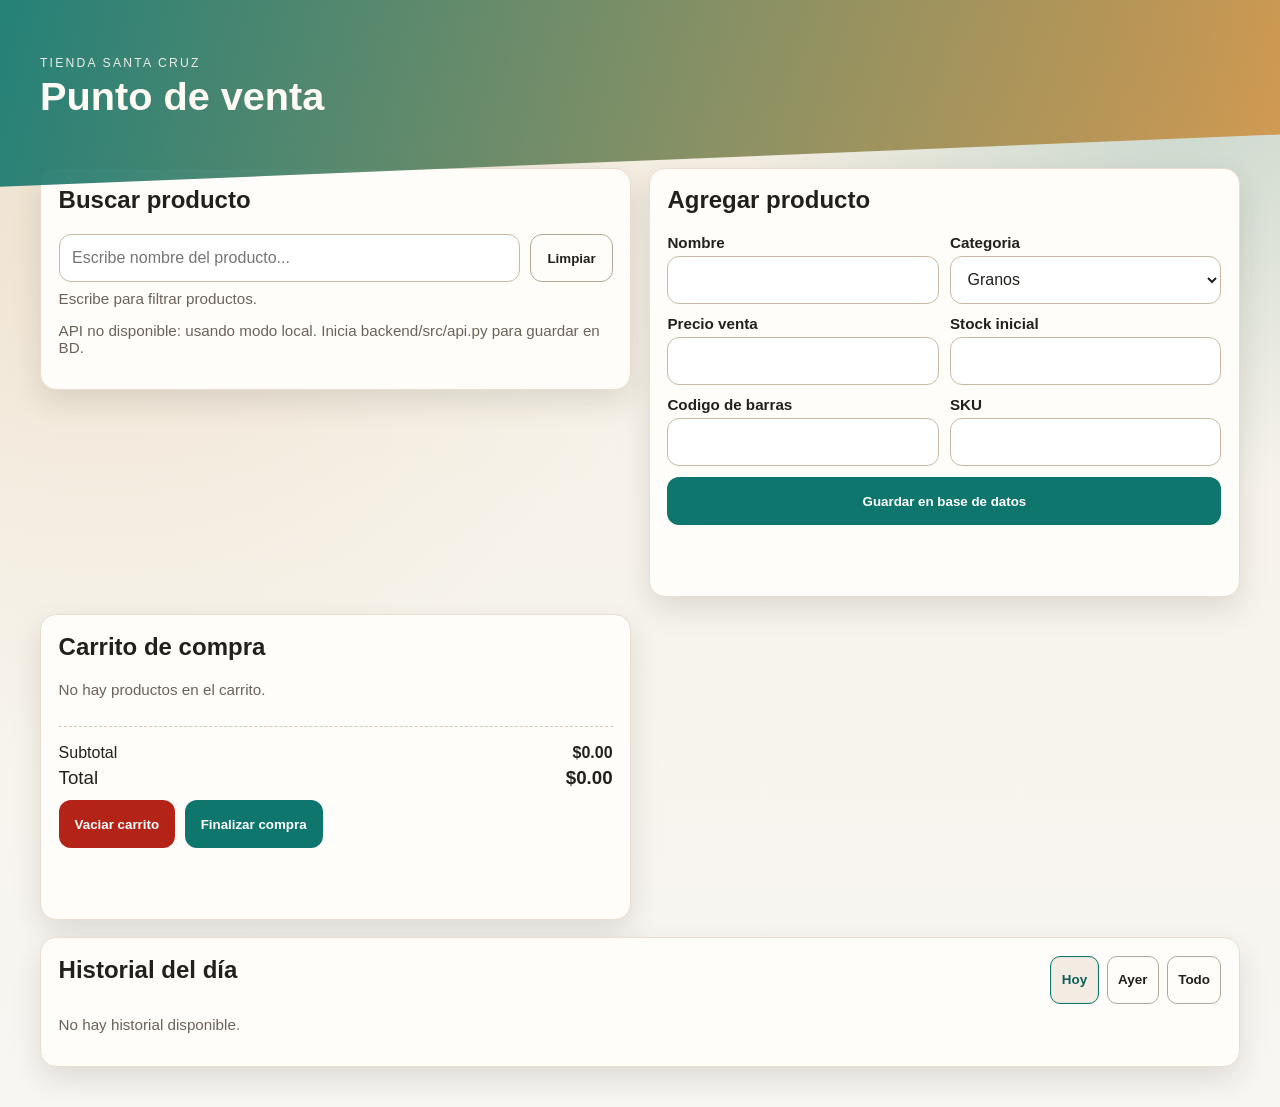
==== frontend/index.html @ 1938abca "Initial commit" ====
<!doctype html>
<html lang="es">
  <head>
    <meta charset="UTF-8" />
    <meta name="viewport" content="width=device-width, initial-scale=1.0" />
    <meta http-equiv="Cache-Control" content="no-cache, no-store, must-revalidate" />
    <meta http-equiv="Pragma" content="no-cache" />
    <meta http-equiv="Expires" content="0" />
    <title>PDV Abarrotera</title>
    <link rel="stylesheet" href="styles.css?v=20261103" />
  </head>
  <body>
    <header class="hero">
      <div class="hero__overlay"></div>
      <div class="hero__content container">
        <p class="kicker">Tienda Santa Cruz</p>
        <h1>Punto de venta</h1>
      </div>
    </header>

    <main class="container layout">
      <section class="card">
        <h2>Buscar producto</h2>
        <div class="search-wrap">
          <input
            id="busqueda"
            type="text"
            list="sugerenciasProductos"
            placeholder="Escribe nombre del producto..."
            autocomplete="off"
          />
          <datalist id="sugerenciasProductos"></datalist>
          <button id="limpiarBusqueda" class="btn btn--ghost" type="button">Limpiar</button>
        </div>
        <p id="estadoBusqueda" class="muted">Escribe para filtrar productos.</p>
        <p id="estadoApi" class="muted"></p>
        <div id="resultados" class="resultados"></div>
      </section>

      <section class="card">
        <h2>Agregar producto</h2>
        <form id="formProducto" class="form-grid">
          <label>
            Nombre
            <input id="nombreProducto" name="nombre" type="text" required />
          </label>
          <label>
            Categoria
            <select id="categoriaProducto" name="categoria_id" required></select>
          </label>
          <label>
            Precio venta
            <input id="precioVenta" name="precio_venta" type="number" min="0" step="0.01" required />
          </label>
          <label>
            Stock inicial
            <input id="stockInicial" name="stock_actual" type="number" min="0" step="1" required />
          </label>
          <label>
            Codigo de barras
            <input id="codigoBarras" name="codigo_barras" type="text" />
          </label>
          <label>
            SKU
            <input id="skuProducto" name="sku" type="text" />
          </label>
          <button class="btn" type="submit">Guardar en base de datos</button>
        </form>
        <p id="mensajeProducto" class="mensaje"></p>
      </section>

      <section class="card">
        <h2>Carrito de compra</h2>
        <div id="carrito" class="carrito"></div>
        <div class="totales">
          <p><span>Subtotal</span><strong id="subtotal">$0.00</strong></p>
          <p class="total"><span>Total</span><strong id="total">$0.00</strong></p>
        </div>
        <div class="acciones">
          <button id="vaciarCarrito" class="btn btn--danger" type="button">Vaciar carrito</button>
          <button id="finalizarCompra" class="btn" type="button">Finalizar compra</button>
        </div>
        <p id="mensaje" class="mensaje"></p>
      </section>

      <section class="card card--wide">
        <div class="historial-header">
          <h2>Historial del día</h2>
          <div class="historial-toggler">
            <button class="btn btn--ghost small active" data-historial-scope="hoy" type="button">Hoy</button>
            <button class="btn btn--ghost small" data-historial-scope="ayer" type="button">Ayer</button>
            <button class="btn btn--ghost small" data-historial-scope="all" type="button">Todo</button>
          </div>
        </div>
        <div id="historialVentas" class="historial-ventas"></div>
      </section>
    </main>

    <script src="app.js?v=20261103"></script>
  </body>
</html>
---- frontend/styles.css ----
:root {
  --bg: #f6f0e8;
  --paper: #fffdf9;
  --ink: #23201c;
  --muted: #6c6259;
  --brand: #0f766e;
  --brand-dark: #115e59;
  --danger: #b42318;
  --line: #e8ddcf;
  --shadow: 0 12px 30px rgba(35, 32, 28, 0.12);
  --radius: 16px;
}

* {
  box-sizing: border-box;
}

body {
  margin: 0;
  font-family: "Trebuchet MS", "Segoe UI", sans-serif;
  color: var(--ink);
  background:
    radial-gradient(circle at 8% 20%, rgba(209, 164, 106, 0.16), transparent 38%),
    radial-gradient(circle at 92% 5%, rgba(15, 118, 110, 0.2), transparent 28%),
    linear-gradient(180deg, #f4ecdf 0%, #f7f3eb 45%, #f8f6f2 100%);
  -webkit-tap-highlight-color: transparent;
}

.container {
  width: min(1200px, 94vw);
  margin: 0 auto;
}

.hero {
  position: relative;
  isolation: isolate;
  overflow: hidden;
  padding: 3.5rem 0 4rem;
}

.hero__overlay {
  position: absolute;
  inset: 0;
  background:
    linear-gradient(105deg, rgba(15, 118, 110, 0.9) 0%, rgba(210, 143, 61, 0.86) 100%);
  clip-path: polygon(0 0, 100% 0, 100% 72%, 0 100%);
  z-index: -1;
}

.hero__content {
  color: #fffbf4;
  animation: fade-up 620ms ease;
}

.kicker {
  text-transform: uppercase;
  letter-spacing: 0.18em;
  font-size: 0.76rem;
  margin: 0;
  opacity: 0.9;
}

h1 {
  margin: 0.35rem 0;
  font-size: clamp(1.8rem, 3.1vw, 3rem);
  line-height: 1.05;
}

.hero__subtitle {
  max-width: 60ch;
  margin: 0.4rem 0 0;
}

.layout {
  margin-top: -1.2rem;
  display: grid;
  grid-template-columns: repeat(2, minmax(300px, 1fr));
  gap: 1.1rem;
  padding-bottom: 2.5rem;
  align-items: start;
}

.card {
  background: var(--paper);
  border: 1px solid var(--line);
  border-radius: var(--radius);
  box-shadow: var(--shadow);
  padding: 1.1rem;
}

.card h2 {
  margin-top: 0;
}

.card--wide {
  grid-column: 1 / -1;
}

.historial-header {
  display: flex;
  align-items: center;
  justify-content: space-between;
  gap: 1rem;
  margin-bottom: 0.75rem;
}

.historial-toggler {
  display: flex;
  gap: 0.5rem;
}

.historial-total {
  display: flex;
  justify-content: space-between;
  align-items: center;
  margin-top: 0.9rem;
  padding-top: 0.9rem;
  border-top: 1px dashed #d5c8ba;
  font-size: 1.05rem;
  font-weight: 700;
}

.search-wrap {
  display: flex;
  gap: 0.65rem;
  margin-bottom: 0.5rem;
}

input,
select,
button {
  min-height: 48px;
}

input {
  flex: 1;
  width: 100%;
  border-radius: 12px;
  border: 1px solid #cab8a5;
  background: #fff;
  color: var(--ink);
  padding: 0.72rem 0.78rem;
  font-size: 1rem;
}

select {
  width: 100%;
  border-radius: 12px;
  border: 1px solid #cab8a5;
  background: #fff;
  color: var(--ink);
  padding: 0.72rem 0.78rem;
  font-size: 1rem;
}

input:focus {
  outline: 2px solid rgba(15, 118, 110, 0.27);
  border-color: var(--brand);
}

select:focus {
  outline: 2px solid rgba(15, 118, 110, 0.27);
  border-color: var(--brand);
}

label {
  display: grid;
  gap: 0.3rem;
  font-weight: 700;
  font-size: 0.95rem;
}

.form-grid {
  display: grid;
  grid-template-columns: repeat(2, minmax(0, 1fr));
  gap: 0.7rem;
}

.form-grid .btn {
  grid-column: 1 / -1;
}

.btn {
  border: 0;
  border-radius: 12px;
  background: var(--brand);
  color: #fff;
  padding: 0.72rem 1rem;
  font-weight: 700;
  cursor: pointer;
  transition: background-color 180ms ease, transform 180ms ease;
}

.btn:hover {
  background: var(--brand-dark);
  transform: translateY(-1px);
}

.btn--ghost {
  border: 1px solid #b4a696;
  background: transparent;
  color: var(--ink);
}

.btn--ghost:hover,
.btn--ghost.active {
  background: #f3ece3;
}

.btn--ghost.active {
  border-color: var(--brand);
  color: var(--brand-dark);
  box-shadow: inset 0 0 0 1px rgba(17, 94, 89, 0.08);
}

.btn--danger {
  background: var(--danger);
}

.btn--danger:hover {
  background: #8f1d14;
}

.muted {
  color: var(--muted);
  font-size: 0.95rem;
  margin-top: 0;
}

.resultados,
.carrito {
  display: flex;
  flex-direction: column;
  gap: 0.55rem;
  max-height: 340px;
  overflow: auto;
  padding-right: 0.25rem;
}

.item {
  display: grid;
  grid-template-columns: 1fr auto;
  align-items: center;
  gap: 0.75rem;
  border: 1px solid #e8ddcf;
  border-radius: 12px;
  background: #fff;
  padding: 0.7rem;
  animation: fade-up 260ms ease;
}

.item__meta {
  display: flex;
  flex-wrap: wrap;
  gap: 0.25rem 0.6rem;
  color: var(--muted);
  font-size: 0.88rem;
}

.item__actions {
  display: flex;
  gap: 0.45rem;
}

.qty {
  width: 75px;
}

.small {
  font-size: 0.84rem;
  border-radius: 10px;
  padding: 0.5rem 0.65rem;
}

.totales {
  margin-top: 0.8rem;
  border-top: 1px dashed #d5c8ba;
  padding-top: 0.75rem;
}

.totales p {
  display: flex;
  justify-content: space-between;
  margin: 0.33rem 0;
}

.total {
  font-size: 1.17rem;
}

.acciones {
  display: flex;
  flex-wrap: wrap;
  gap: 0.6rem;
  margin-top: 0.7rem;
}

.mensaje {
  min-height: 1.3rem;
  color: var(--brand-dark);
  font-weight: 700;
}

.checklist {
  margin: 0;
  padding-left: 1.05rem;
  display: grid;
  gap: 0.33rem;
}

.historial-ventas {
  display: grid;
  gap: 0.8rem;
}

.historial-lista {
  display: grid;
  gap: 0.8rem;
}

.venta-item {
  border: 1px solid var(--line);
  background: #fff;
  border-radius: 12px;
  padding: 0.8rem;
}

.venta-item__header,
.venta-item__meta {
  display: flex;
  justify-content: space-between;
  gap: 0.75rem;
  color: var(--muted);
}

.venta-item__header {
  align-items: center;
  margin-bottom: 0.45rem;
}

.venta-item__header strong,
.venta-item__meta strong {
  color: var(--ink);
}

.venta-productos {
  list-style: none;
  margin: 0.5rem 0 0.7rem;
  padding: 0;
  display: grid;
  gap: 0.4rem;
}

.venta-productos li {
  display: flex;
  justify-content: space-between;
  gap: 0.75rem;
  padding: 0.25rem 0;
  border-bottom: 1px dashed #e8ddcf;
}

@keyframes fade-up {
  from {
    opacity: 0;
    transform: translateY(5px);
  }
  to {
    opacity: 1;
    transform: translateY(0);
  }
}

@media (min-width: 768px) and (max-width: 1024px) {
  .container {
    width: min(1000px, 96vw);
  }

  .layout {
    grid-template-columns: 1.2fr 0.8fr;
    gap: 1rem;
  }

  .card:nth-child(1) {
    grid-column: 1;
  }

  .card:nth-child(2) {
    grid-column: 2;
  }

  .card:nth-child(3) {
    grid-column: 1 / -1;
  }

  .card:nth-child(4),
  .card:nth-child(5) {
    grid-column: 1 / -1;
  }

  .form-grid {
    grid-template-columns: repeat(2, minmax(0, 1fr));
  }

  .search-wrap {
    gap: 0.7rem;
  }

  .btn {
    min-height: 52px;
    padding-inline: 1.2rem;
  }
}

@media (max-width: 930px) {
  .layout {
    grid-template-columns: 1fr;
    margin-top: -0.9rem;
  }

  .search-wrap {
    flex-direction: column;
  }

  .item {
    grid-template-columns: 1fr;
  }

  .item__actions {
    justify-content: flex-start;
    flex-wrap: wrap;
  }

  .form-grid {
    grid-template-columns: 1fr;
  }
}
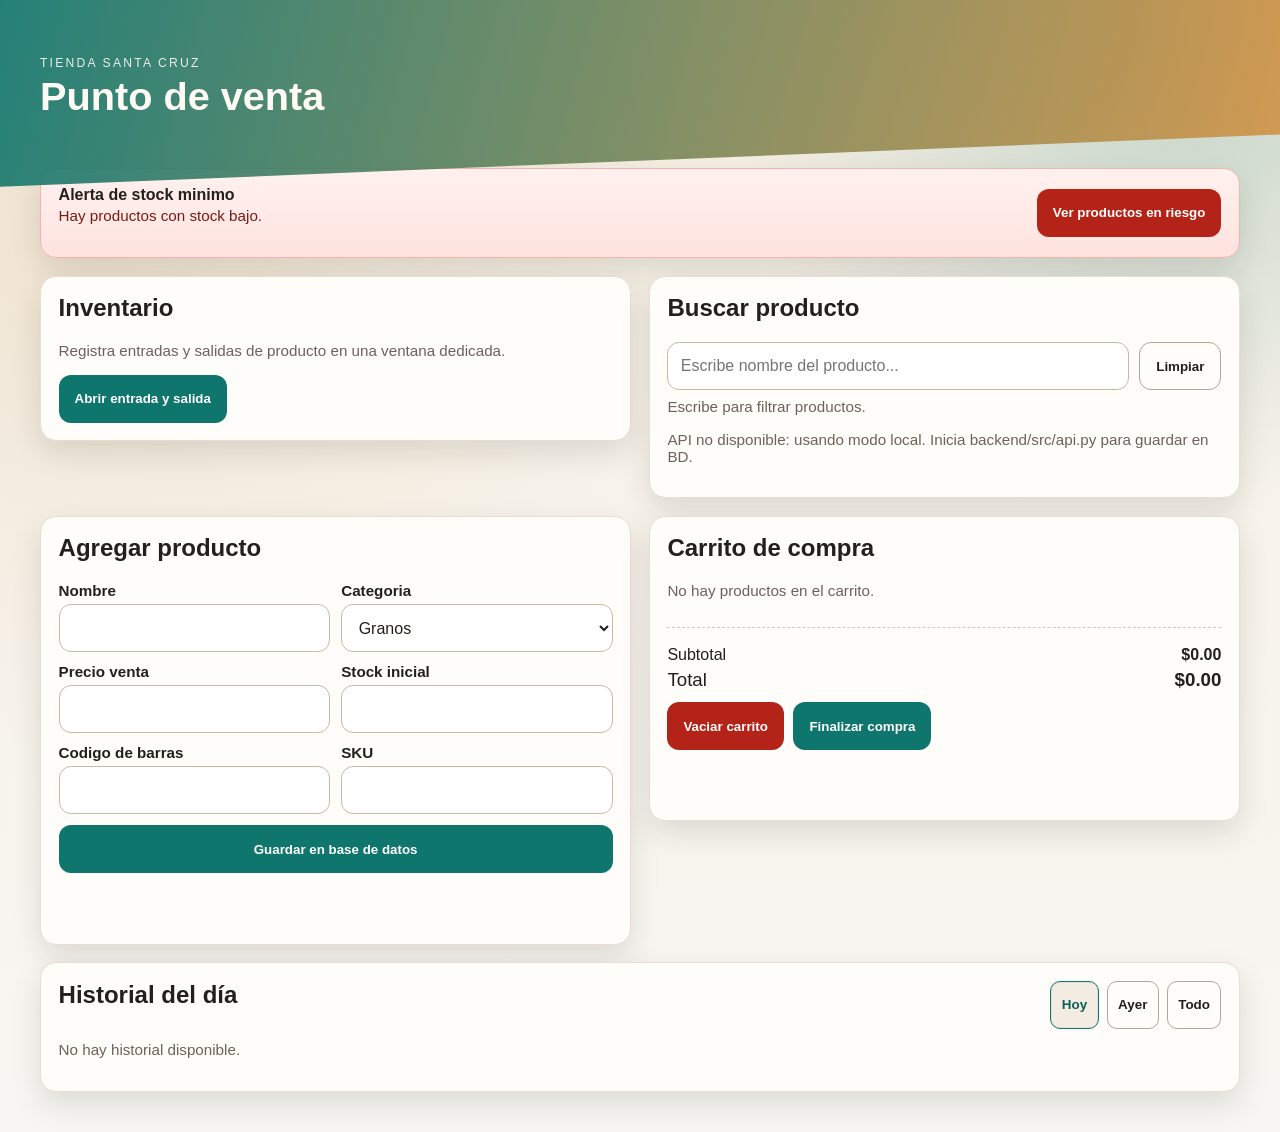
==== commit afe3fbc8: "entradasalida" ====
--- a/frontend/index.html
+++ b/frontend/index.html
@@ -19,6 +19,22 @@
     </header>
 
     <main class="container layout">
+      <section id="alertaStockBox" class="card stock-alert" hidden>
+        <div class="stock-alert__content">
+          <strong>Alerta de stock minimo</strong>
+          <p id="alertaStockTexto" class="muted">Hay productos con stock bajo.</p>
+        </div>
+        <button id="abrirAlertaStock" class="btn btn--danger" type="button">Ver productos en riesgo</button>
+      </section>
+
+      <section class="card">
+        <h2>Inventario</h2>
+        <p class="muted">Registra entradas y salidas de producto en una ventana dedicada.</p>
+        <div class="acciones">
+          <button id="abrirVentanaInventario" class="btn" type="button">Abrir entrada y salida</button>
+        </div>
+      </section>
+
       <section class="card">
         <h2>Buscar producto</h2>
         <div class="search-wrap">
@@ -96,6 +112,6 @@
       </section>
     </main>
 
-    <script src="app.js?v=20261103"></script>
+    <script src="app.js?v=20261118-stock1"></script>
   </body>
 </html>
--- a/frontend/styles.css
+++ b/frontend/styles.css
@@ -88,6 +88,54 @@
   padding: 1.1rem;
 }
 
+.stock-alert {
+  grid-column: 1 / -1;
+  border: 1px solid #f7b4ae;
+  background: linear-gradient(180deg, #fff1ef 0%, #ffe3df 100%);
+  display: flex;
+  align-items: center;
+  justify-content: space-between;
+  gap: 1rem;
+}
+
+.stock-alert .muted {
+  color: #7a1b12;
+}
+
+.stock-alert__content {
+  display: grid;
+  gap: 0.2rem;
+}
+
+.tabla-stock {
+  width: 100%;
+  border-collapse: collapse;
+  border: 1px solid #e8ddcf;
+  border-radius: 12px;
+  overflow: hidden;
+}
+
+.tabla-stock th,
+.tabla-stock td {
+  text-align: left;
+  padding: 0.65rem 0.7rem;
+  border-bottom: 1px solid #eee2d5;
+}
+
+.tabla-stock thead {
+  background: #f5ece2;
+}
+
+.tabla-stock tbody tr:hover {
+  background: #faf4ec;
+}
+
+.tabla-stock tr.row--low {
+  background: #ffe6e3;
+  color: #7a1b12;
+  font-weight: 700;
+}
+
 .card h2 {
   margin-top: 0;
 }
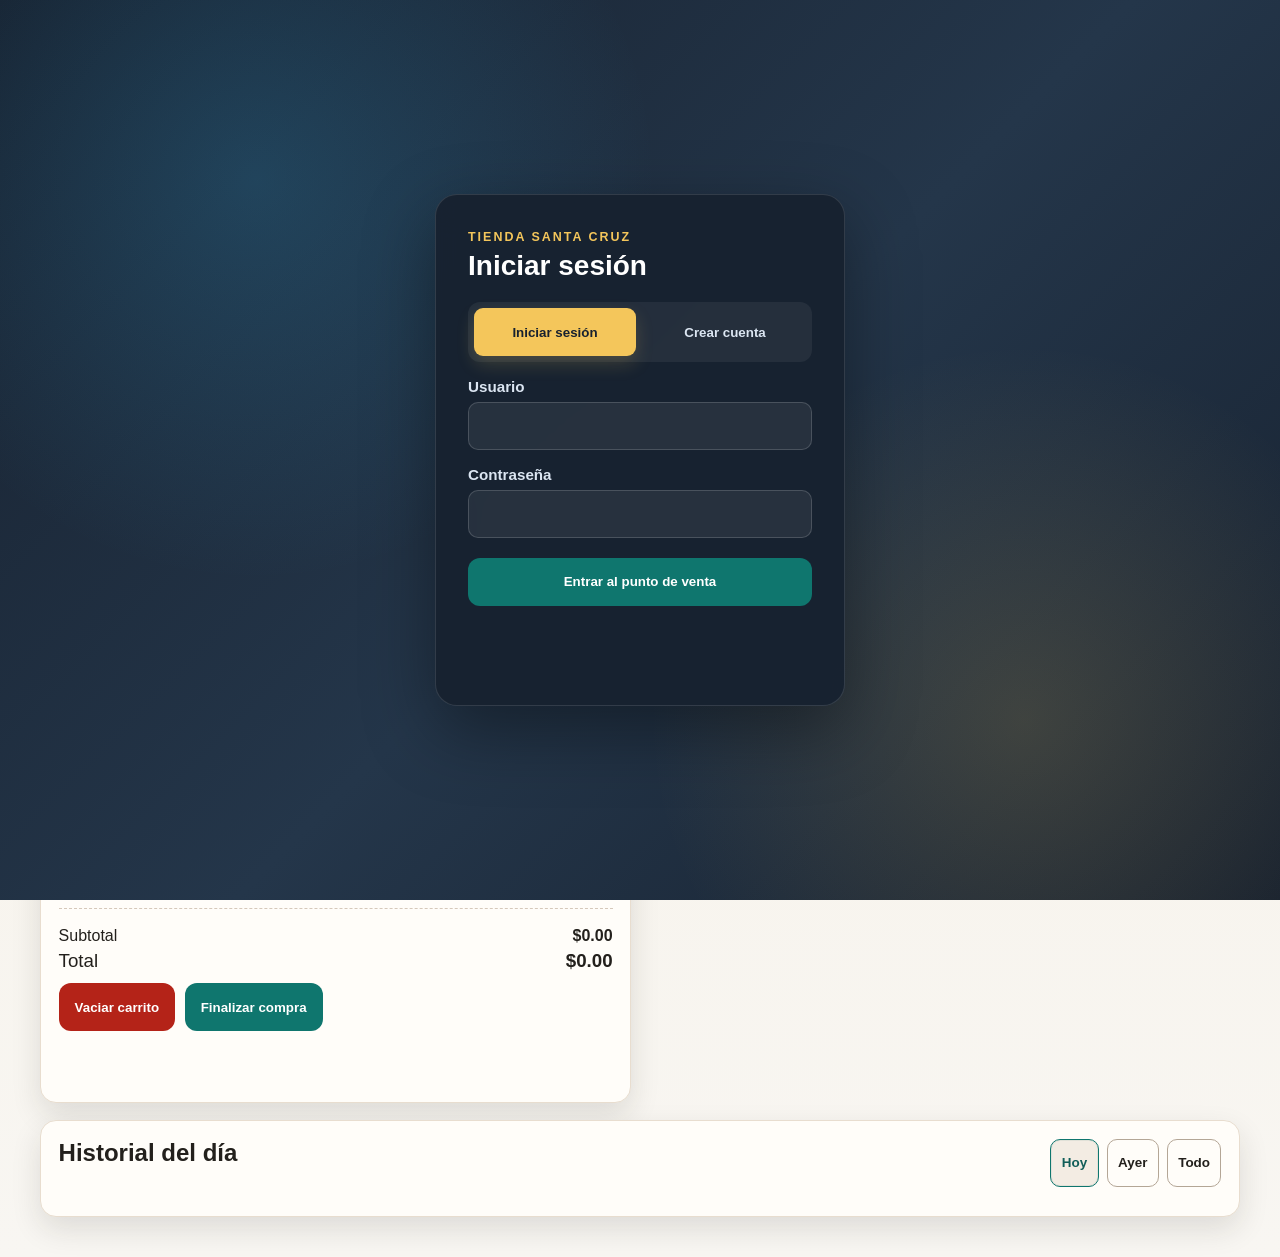
==== commit 6a56cd09: "cambios solicitados" ====
--- a/frontend/index.html
+++ b/frontend/index.html
@@ -7,14 +7,64 @@
     <meta http-equiv="Pragma" content="no-cache" />
     <meta http-equiv="Expires" content="0" />
     <title>PDV Abarrotera</title>
-    <link rel="stylesheet" href="styles.css?v=20261103" />
+    <link rel="stylesheet" href="styles.css?v=20261121-clientes" />
+    <link rel="stylesheet" href="styles.css?v=20261121-pedidos-live" />
   </head>
   <body>
+    <div id="loginOverlay" class="login-overlay">
+      <section class="login-card" role="dialog" aria-modal="true" aria-labelledby="loginTitulo">
+        <div class="login-brand">
+          <span>TIENDA SANTA CRUZ</span>
+          <h2 id="loginTitulo">Iniciar sesión</h2>
+        </div>
+        <div class="login-tabs">
+          <button id="mostrarLogin" class="login-tab active" type="button">Iniciar sesión</button>
+          <button id="mostrarRegistro" class="login-tab" type="button">Crear cuenta</button>
+        </div>
+        <form id="loginForm" class="login-form">
+          <label>
+            Usuario
+            <input id="loginUsuario" type="text" autocomplete="username" required />
+          </label>
+          <label>
+            Contraseña
+            <input id="loginPassword" type="password" autocomplete="current-password" required />
+          </label>
+          <button class="btn login-submit" type="submit">Entrar al punto de venta</button>
+          <p id="loginMensaje" class="mensaje" aria-live="polite"></p>
+        </form>
+        <form id="registroForm" class="login-form" hidden>
+          <label>
+            Nombre completo
+            <input id="registroNombre" type="text" autocomplete="name" required />
+          </label>
+          <label>
+            Nombre de usuario
+            <input id="registroUsuario" type="text" autocomplete="username" minlength="3" required />
+          </label>
+          <label>
+            Contraseña
+            <input id="registroPassword" type="password" autocomplete="new-password" minlength="6" required />
+          </label>
+          <label>
+            Número de teléfono
+            <input id="registroTelefono" type="tel" autocomplete="tel" required />
+          </label>
+          <button class="btn login-submit" type="submit">Crear cuenta</button>
+          <p id="registroMensaje" class="mensaje" aria-live="polite"></p>
+        </form>
+      </section>
+    </div>
+
     <header class="hero">
       <div class="hero__overlay"></div>
       <div class="hero__content container">
         <p class="kicker">Tienda Santa Cruz</p>
         <h1>Punto de venta</h1>
+        <div id="userSessionBar" class="user-session-bar" hidden>
+          <span id="sessionUsuario"></span>
+          <button id="cerrarSesionBtn" class="btn btn--ghost small" type="button">Cerrar sesión</button>
+        </div>
       </div>
     </header>
 
@@ -22,7 +72,7 @@
       <section id="alertaStockBox" class="card stock-alert" hidden>
         <div class="stock-alert__content">
           <strong>Alerta de stock minimo</strong>
-          <p id="alertaStockTexto" class="muted">Hay productos con stock bajo.</p>
+          <p id="alertaStockTexto" class="muted"></p>
         </div>
         <button id="abrirAlertaStock" class="btn btn--danger" type="button">Ver productos en riesgo</button>
       </section>
@@ -32,6 +82,14 @@
         <p class="muted">Registra entradas y salidas de producto en una ventana dedicada.</p>
         <div class="acciones">
           <button id="abrirVentanaInventario" class="btn" type="button">Abrir entrada y salida</button>
+        </div>
+      </section>
+
+      <section class="card">
+        <h2>Pedidos</h2>
+        <p class="muted">Consulta las compras realizadas por clientes.</p>
+        <div class="acciones">
+          <button id="abrirVentanaPedidos" class="btn" type="button">Ver pedidos <span id="pedidosBadge" class="pedido-badge" hidden>0</span></button>
         </div>
       </section>
 
@@ -112,6 +170,6 @@
       </section>
     </main>
 
-    <script src="app.js?v=20261118-stock1"></script>
+    <script src="app.js?v=20261121-pedidos-live"></script>
   </body>
 </html>
--- a/frontend/styles.css
+++ b/frontend/styles.css
@@ -48,6 +48,7 @@
 }
 
 .hero__content {
+  position: relative;
   color: #fffbf4;
   animation: fade-up 620ms ease;
 }
@@ -96,6 +97,10 @@
   align-items: center;
   justify-content: space-between;
   gap: 1rem;
+}
+
+.stock-alert[hidden] {
+  display: none !important;
 }
 
 .stock-alert .muted {
@@ -407,6 +412,152 @@
   border-bottom: 1px dashed #e8ddcf;
 }
 
+.login-overlay {
+  position: fixed;
+  inset: 0;
+  z-index: 1000;
+  display: grid;
+  place-items: center;
+  padding: 1.5rem;
+  background:
+    radial-gradient(circle at 20% 20%, rgba(56, 189, 248, 0.18), transparent 32%),
+    radial-gradient(circle at 80% 80%, rgba(244, 198, 91, 0.16), transparent 30%),
+    linear-gradient(135deg, #17212f 0%, #24364a 52%, #17212f 100%);
+}
+
+.login-overlay[hidden] {
+  display: none !important;
+}
+
+.login-card {
+  width: min(410px, 100%);
+  border: 1px solid rgba(255, 255, 255, 0.12);
+  border-radius: 22px;
+  padding: 2rem;
+  color: #fff;
+  background: rgba(23, 33, 47, 0.94);
+  box-shadow: 0 24px 70px rgba(0, 0, 0, 0.38);
+  backdrop-filter: blur(18px);
+}
+
+.login-brand span {
+  color: #f4c65b;
+  font-size: 0.78rem;
+  font-weight: 800;
+  letter-spacing: 0.16em;
+}
+
+.login-brand h2 {
+  margin: 0.35rem 0 1.25rem;
+  font-size: 1.75rem;
+}
+
+.login-tabs {
+  display: grid;
+  grid-template-columns: 1fr 1fr;
+  gap: 0.45rem;
+  margin-bottom: 1rem;
+  padding: 0.35rem;
+  border-radius: 12px;
+  background: rgba(255, 255, 255, 0.06);
+}
+
+.login-tab {
+  border: 0;
+  border-radius: 9px;
+  padding: 0.65rem 0.75rem;
+  color: #dce6f2;
+  background: transparent;
+  cursor: pointer;
+  font-weight: 800;
+  transition: 180ms ease;
+}
+
+.login-tab.active {
+  color: #17212f;
+  background: #f4c65b;
+  box-shadow: 0 8px 18px rgba(244, 198, 91, 0.18);
+}
+
+.login-form {
+  display: grid;
+  gap: 1rem;
+}
+
+.login-form label {
+  display: grid;
+  gap: 0.45rem;
+  color: #dce6f2;
+  font-weight: 700;
+}
+
+.login-form input {
+  height: 46px;
+  border: 1px solid rgba(255, 255, 255, 0.16);
+  border-radius: 10px;
+  padding: 0 0.85rem;
+  color: #fff;
+  background: rgba(255, 255, 255, 0.07);
+}
+
+.login-submit {
+  width: 100%;
+  margin-top: 0.25rem;
+}
+
+.login-form .mensaje {
+  min-height: 1.2rem;
+  color: #ffd6d1;
+}
+
+.user-session-bar {
+  position: absolute;
+  top: 0;
+  right: 0;
+  z-index: 20;
+  display: flex;
+  align-items: center;
+  gap: 0.75rem;
+  padding: 0.35rem;
+  border: 1px solid rgba(255, 255, 255, 0.18);
+  border-radius: 999px;
+  color: #fff;
+  background: rgba(17, 94, 89, 0.72);
+  box-shadow: 0 10px 24px rgba(12, 62, 58, 0.18);
+  backdrop-filter: blur(12px);
+  animation: session-enter 360ms ease both;
+}
+
+.user-session-bar[hidden] {
+  display: none !important;
+}
+
+.user-session-bar.is-leaving {
+  animation: session-leave 260ms ease both;
+}
+
+#cerrarSesionBtn {
+  color: #fff;
+  border-color: rgba(255, 255, 255, 0.24);
+  transition: transform 180ms ease, background 180ms ease, box-shadow 180ms ease;
+  text-transform: none;
+  letter-spacing: 0;
+}
+
+#cerrarSesionBtn:hover {
+  transform: translateY(-2px);
+  background: rgba(255, 255, 255, 0.12);
+  box-shadow: 0 8px 18px rgba(0, 0, 0, 0.16);
+}
+
+#cerrarSesionBtn:active {
+  transform: scale(0.96);
+}
+
+.login-overlay.is-entering {
+  animation: login-enter 320ms ease both;
+}
+
 @keyframes fade-up {
   from {
     opacity: 0;
@@ -418,6 +569,20 @@
   }
 }
 
+@keyframes session-enter {
+  from { opacity: 0; transform: translateY(-10px); }
+  to { opacity: 1; transform: translateY(0); }
+}
+
+@keyframes session-leave {
+  to { opacity: 0; transform: translateY(-8px) scale(0.96); }
+}
+
+@keyframes login-enter {
+  from { opacity: 0; }
+  to { opacity: 1; }
+}
+
 @media (min-width: 768px) and (max-width: 1024px) {
   .container {
     width: min(1000px, 96vw);
@@ -482,3 +647,339 @@
     grid-template-columns: 1fr;
   }
 }
+
+@media (max-width: 700px) {
+  .hero__content {
+    padding-top: 3.1rem;
+  }
+
+  .user-session-bar {
+    top: -2.45rem;
+  }
+}
+
+.catalog-hero {
+  padding-bottom: 3.2rem;
+}
+
+.catalog-topbar {
+  display: flex;
+  align-items: flex-end;
+  justify-content: space-between;
+  gap: 1rem;
+}
+
+.catalog-actions {
+  display: flex;
+  gap: 0.55rem;
+}
+
+.cart-button {
+  position: relative;
+}
+
+.cart-count {
+  display: inline-grid;
+  place-items: center;
+  min-width: 1.5rem;
+  height: 1.5rem;
+  margin-left: 0.35rem;
+  border-radius: 999px;
+  color: #17212f;
+  background: #f4c65b;
+  font-weight: 900;
+}
+
+.catalog-layout {
+  margin-top: -1.35rem;
+  padding-bottom: 2.5rem;
+}
+
+.catalog-toolbar {
+  display: flex;
+  align-items: end;
+  justify-content: space-between;
+  gap: 1rem;
+  margin-bottom: 1rem;
+  padding: 1rem 1.1rem;
+  border: 1px solid var(--line);
+  border-radius: var(--radius);
+  background: var(--paper);
+  box-shadow: var(--shadow);
+}
+
+.catalog-toolbar h2 {
+  margin: 0.25rem 0 0;
+}
+
+.catalog-toolbar input {
+  width: min(340px, 45%);
+  height: 44px;
+  border: 1px solid var(--line);
+  border-radius: 10px;
+  padding: 0 0.8rem;
+}
+
+.cliente-kicker {
+  color: var(--brand);
+}
+
+.catalog-message {
+  min-height: 1.4rem;
+  color: var(--brand-dark);
+}
+
+.product-grid {
+  display: grid;
+  grid-template-columns: repeat(4, minmax(0, 1fr));
+  gap: 1rem;
+}
+
+.product-card {
+  overflow: hidden;
+  border: 1px solid var(--line);
+  border-radius: var(--radius);
+  background: var(--paper);
+  box-shadow: var(--shadow);
+  transition: transform 220ms ease, box-shadow 220ms ease;
+}
+
+.product-card:hover {
+  transform: translateY(-5px);
+  box-shadow: 0 18px 38px rgba(35, 32, 28, 0.16);
+}
+
+.product-card__visual {
+  display: grid;
+  place-items: center;
+  height: 150px;
+  background:
+    radial-gradient(circle at 30% 25%, rgba(255,255,255,0.82), transparent 18%),
+    linear-gradient(135deg, #d9a866 0%, #0f766e 100%);
+}
+
+.product-card__visual span {
+  display: grid;
+  place-items: center;
+  width: 76px;
+  height: 76px;
+  border: 1px solid rgba(255,255,255,0.55);
+  border-radius: 50%;
+  color: #fff;
+  background: rgba(23,33,47,0.42);
+  font-size: 2rem;
+  font-weight: 900;
+  backdrop-filter: blur(8px);
+}
+
+.product-card__body {
+  display: grid;
+  gap: 0.55rem;
+  padding: 1rem;
+}
+
+.product-card__body h3 {
+  margin: 0;
+}
+
+.product-category,
+.product-stock {
+  margin: 0;
+  color: var(--muted);
+  font-size: 0.86rem;
+}
+
+.product-card__footer {
+  display: flex;
+  align-items: end;
+  justify-content: space-between;
+  gap: 0.55rem;
+  margin-top: 0.35rem;
+}
+
+.product-card__footer > strong {
+  color: var(--brand-dark);
+  font-size: 1.12rem;
+}
+
+.product-buy {
+  display: flex;
+  align-items: center;
+  gap: 0.4rem;
+}
+
+.product-qty,
+.cart-item input {
+  width: 58px;
+  height: 38px;
+  border: 1px solid var(--line);
+  border-radius: 8px;
+  padding: 0 0.35rem;
+  text-align: center;
+}
+
+.cart-layout {
+  display: grid;
+  grid-template-columns: minmax(0, 1fr) 300px;
+  gap: 1rem;
+  margin-top: -1.35rem;
+  padding-bottom: 2.5rem;
+}
+
+.cart-items-card,
+.cart-summary {
+  margin-top: 0;
+}
+
+.cart-item {
+  display: flex;
+  align-items: center;
+  justify-content: space-between;
+  gap: 1rem;
+  padding: 0.9rem 0;
+  border-bottom: 1px solid var(--line);
+}
+
+.cart-item p {
+  margin: 0.25rem 0 0;
+}
+
+.cart-item-controls {
+  display: flex;
+  align-items: center;
+  gap: 0.65rem;
+}
+
+.cart-summary {
+  height: fit-content;
+  position: sticky;
+  top: 1rem;
+}
+
+.cart-summary p {
+  margin: 0.7rem 0 0.2rem;
+  color: var(--muted);
+}
+
+.cart-summary strong {
+  font-size: 1.02rem;
+}
+
+.cart-total-label {
+  color: var(--ink) !important;
+  font-weight: 800;
+}
+
+.cart-total {
+  display: block;
+  color: var(--brand-dark);
+  font-size: 1.6rem !important;
+}
+
+.cart-checkout {
+  width: 100%;
+  margin-top: 1.2rem;
+}
+
+.pedido-badge {
+  display: inline-grid;
+  place-items: center;
+  min-width: 1.35rem;
+  height: 1.35rem;
+  margin-left: 0.35rem;
+  border-radius: 999px;
+  color: #17212f;
+  background: #f4c65b;
+  font-size: 0.78rem;
+  font-weight: 900;
+}
+
+.pedido-badge[hidden] {
+  display: none !important;
+}
+
+.pedido-badge--large {
+  width: 2.4rem;
+  height: 2.4rem;
+  font-size: 1rem;
+}
+
+.pedidos-layout {
+  margin-top: -1.35rem;
+  display: grid;
+  gap: 1rem;
+  padding-bottom: 2.5rem;
+}
+
+.pedidos-actions {
+  display: flex;
+  justify-content: space-between;
+}
+
+.pedidos-table-card {
+  margin: 0;
+}
+
+.pedidos-heading {
+  display: flex;
+  align-items: center;
+  justify-content: space-between;
+  gap: 1rem;
+}
+
+.pedidos-heading h2 {
+  margin: 0;
+}
+
+.tabla-pedidos {
+  width: 100%;
+  border-collapse: collapse;
+  border: 1px solid var(--line);
+}
+
+.tabla-pedidos th,
+.tabla-pedidos td {
+  padding: 0.75rem;
+  border-bottom: 1px solid var(--line);
+  text-align: left;
+  vertical-align: top;
+}
+
+.tabla-pedidos thead {
+  background: #f5ece2;
+}
+
+@media (max-width: 760px) {
+  .pedidos-actions { flex-direction: column; gap: 0.6rem; }
+  .pedidos-actions .btn { width: 100%; }
+  .tabla-pedidos { min-width: 760px; }
+}
+
+@media (max-width: 980px) {
+  .product-grid { grid-template-columns: repeat(2, minmax(0, 1fr)); }
+  .cart-layout { grid-template-columns: 1fr; }
+  .cart-summary { position: static; }
+}
+
+@media (max-width: 620px) {
+  .catalog-topbar,
+  .catalog-toolbar,
+  .cart-item {
+    align-items: stretch;
+    flex-direction: column;
+  }
+
+  .catalog-topbar,
+  .catalog-toolbar,
+  .cart-item {
+    display: flex;
+  }
+
+  .catalog-toolbar input { width: 100%; }
+  .product-grid { grid-template-columns: 1fr; }
+  .cart-item-controls { justify-content: space-between; }
+}
+
+[hidden] {
+  display: none !important;
+}
--- a/frontend/styles.css
+++ b/frontend/styles.css
@@ -48,6 +48,7 @@
 }
 
 .hero__content {
+  position: relative;
   color: #fffbf4;
   animation: fade-up 620ms ease;
 }
@@ -96,6 +97,10 @@
   align-items: center;
   justify-content: space-between;
   gap: 1rem;
+}
+
+.stock-alert[hidden] {
+  display: none !important;
 }
 
 .stock-alert .muted {
@@ -407,6 +412,152 @@
   border-bottom: 1px dashed #e8ddcf;
 }
 
+.login-overlay {
+  position: fixed;
+  inset: 0;
+  z-index: 1000;
+  display: grid;
+  place-items: center;
+  padding: 1.5rem;
+  background:
+    radial-gradient(circle at 20% 20%, rgba(56, 189, 248, 0.18), transparent 32%),
+    radial-gradient(circle at 80% 80%, rgba(244, 198, 91, 0.16), transparent 30%),
+    linear-gradient(135deg, #17212f 0%, #24364a 52%, #17212f 100%);
+}
+
+.login-overlay[hidden] {
+  display: none !important;
+}
+
+.login-card {
+  width: min(410px, 100%);
+  border: 1px solid rgba(255, 255, 255, 0.12);
+  border-radius: 22px;
+  padding: 2rem;
+  color: #fff;
+  background: rgba(23, 33, 47, 0.94);
+  box-shadow: 0 24px 70px rgba(0, 0, 0, 0.38);
+  backdrop-filter: blur(18px);
+}
+
+.login-brand span {
+  color: #f4c65b;
+  font-size: 0.78rem;
+  font-weight: 800;
+  letter-spacing: 0.16em;
+}
+
+.login-brand h2 {
+  margin: 0.35rem 0 1.25rem;
+  font-size: 1.75rem;
+}
+
+.login-tabs {
+  display: grid;
+  grid-template-columns: 1fr 1fr;
+  gap: 0.45rem;
+  margin-bottom: 1rem;
+  padding: 0.35rem;
+  border-radius: 12px;
+  background: rgba(255, 255, 255, 0.06);
+}
+
+.login-tab {
+  border: 0;
+  border-radius: 9px;
+  padding: 0.65rem 0.75rem;
+  color: #dce6f2;
+  background: transparent;
+  cursor: pointer;
+  font-weight: 800;
+  transition: 180ms ease;
+}
+
+.login-tab.active {
+  color: #17212f;
+  background: #f4c65b;
+  box-shadow: 0 8px 18px rgba(244, 198, 91, 0.18);
+}
+
+.login-form {
+  display: grid;
+  gap: 1rem;
+}
+
+.login-form label {
+  display: grid;
+  gap: 0.45rem;
+  color: #dce6f2;
+  font-weight: 700;
+}
+
+.login-form input {
+  height: 46px;
+  border: 1px solid rgba(255, 255, 255, 0.16);
+  border-radius: 10px;
+  padding: 0 0.85rem;
+  color: #fff;
+  background: rgba(255, 255, 255, 0.07);
+}
+
+.login-submit {
+  width: 100%;
+  margin-top: 0.25rem;
+}
+
+.login-form .mensaje {
+  min-height: 1.2rem;
+  color: #ffd6d1;
+}
+
+.user-session-bar {
+  position: absolute;
+  top: 0;
+  right: 0;
+  z-index: 20;
+  display: flex;
+  align-items: center;
+  gap: 0.75rem;
+  padding: 0.35rem;
+  border: 1px solid rgba(255, 255, 255, 0.18);
+  border-radius: 999px;
+  color: #fff;
+  background: rgba(17, 94, 89, 0.72);
+  box-shadow: 0 10px 24px rgba(12, 62, 58, 0.18);
+  backdrop-filter: blur(12px);
+  animation: session-enter 360ms ease both;
+}
+
+.user-session-bar[hidden] {
+  display: none !important;
+}
+
+.user-session-bar.is-leaving {
+  animation: session-leave 260ms ease both;
+}
+
+#cerrarSesionBtn {
+  color: #fff;
+  border-color: rgba(255, 255, 255, 0.24);
+  transition: transform 180ms ease, background 180ms ease, box-shadow 180ms ease;
+  text-transform: none;
+  letter-spacing: 0;
+}
+
+#cerrarSesionBtn:hover {
+  transform: translateY(-2px);
+  background: rgba(255, 255, 255, 0.12);
+  box-shadow: 0 8px 18px rgba(0, 0, 0, 0.16);
+}
+
+#cerrarSesionBtn:active {
+  transform: scale(0.96);
+}
+
+.login-overlay.is-entering {
+  animation: login-enter 320ms ease both;
+}
+
 @keyframes fade-up {
   from {
     opacity: 0;
@@ -418,6 +569,20 @@
   }
 }
 
+@keyframes session-enter {
+  from { opacity: 0; transform: translateY(-10px); }
+  to { opacity: 1; transform: translateY(0); }
+}
+
+@keyframes session-leave {
+  to { opacity: 0; transform: translateY(-8px) scale(0.96); }
+}
+
+@keyframes login-enter {
+  from { opacity: 0; }
+  to { opacity: 1; }
+}
+
 @media (min-width: 768px) and (max-width: 1024px) {
   .container {
     width: min(1000px, 96vw);
@@ -482,3 +647,339 @@
     grid-template-columns: 1fr;
   }
 }
+
+@media (max-width: 700px) {
+  .hero__content {
+    padding-top: 3.1rem;
+  }
+
+  .user-session-bar {
+    top: -2.45rem;
+  }
+}
+
+.catalog-hero {
+  padding-bottom: 3.2rem;
+}
+
+.catalog-topbar {
+  display: flex;
+  align-items: flex-end;
+  justify-content: space-between;
+  gap: 1rem;
+}
+
+.catalog-actions {
+  display: flex;
+  gap: 0.55rem;
+}
+
+.cart-button {
+  position: relative;
+}
+
+.cart-count {
+  display: inline-grid;
+  place-items: center;
+  min-width: 1.5rem;
+  height: 1.5rem;
+  margin-left: 0.35rem;
+  border-radius: 999px;
+  color: #17212f;
+  background: #f4c65b;
+  font-weight: 900;
+}
+
+.catalog-layout {
+  margin-top: -1.35rem;
+  padding-bottom: 2.5rem;
+}
+
+.catalog-toolbar {
+  display: flex;
+  align-items: end;
+  justify-content: space-between;
+  gap: 1rem;
+  margin-bottom: 1rem;
+  padding: 1rem 1.1rem;
+  border: 1px solid var(--line);
+  border-radius: var(--radius);
+  background: var(--paper);
+  box-shadow: var(--shadow);
+}
+
+.catalog-toolbar h2 {
+  margin: 0.25rem 0 0;
+}
+
+.catalog-toolbar input {
+  width: min(340px, 45%);
+  height: 44px;
+  border: 1px solid var(--line);
+  border-radius: 10px;
+  padding: 0 0.8rem;
+}
+
+.cliente-kicker {
+  color: var(--brand);
+}
+
+.catalog-message {
+  min-height: 1.4rem;
+  color: var(--brand-dark);
+}
+
+.product-grid {
+  display: grid;
+  grid-template-columns: repeat(4, minmax(0, 1fr));
+  gap: 1rem;
+}
+
+.product-card {
+  overflow: hidden;
+  border: 1px solid var(--line);
+  border-radius: var(--radius);
+  background: var(--paper);
+  box-shadow: var(--shadow);
+  transition: transform 220ms ease, box-shadow 220ms ease;
+}
+
+.product-card:hover {
+  transform: translateY(-5px);
+  box-shadow: 0 18px 38px rgba(35, 32, 28, 0.16);
+}
+
+.product-card__visual {
+  display: grid;
+  place-items: center;
+  height: 150px;
+  background:
+    radial-gradient(circle at 30% 25%, rgba(255,255,255,0.82), transparent 18%),
+    linear-gradient(135deg, #d9a866 0%, #0f766e 100%);
+}
+
+.product-card__visual span {
+  display: grid;
+  place-items: center;
+  width: 76px;
+  height: 76px;
+  border: 1px solid rgba(255,255,255,0.55);
+  border-radius: 50%;
+  color: #fff;
+  background: rgba(23,33,47,0.42);
+  font-size: 2rem;
+  font-weight: 900;
+  backdrop-filter: blur(8px);
+}
+
+.product-card__body {
+  display: grid;
+  gap: 0.55rem;
+  padding: 1rem;
+}
+
+.product-card__body h3 {
+  margin: 0;
+}
+
+.product-category,
+.product-stock {
+  margin: 0;
+  color: var(--muted);
+  font-size: 0.86rem;
+}
+
+.product-card__footer {
+  display: flex;
+  align-items: end;
+  justify-content: space-between;
+  gap: 0.55rem;
+  margin-top: 0.35rem;
+}
+
+.product-card__footer > strong {
+  color: var(--brand-dark);
+  font-size: 1.12rem;
+}
+
+.product-buy {
+  display: flex;
+  align-items: center;
+  gap: 0.4rem;
+}
+
+.product-qty,
+.cart-item input {
+  width: 58px;
+  height: 38px;
+  border: 1px solid var(--line);
+  border-radius: 8px;
+  padding: 0 0.35rem;
+  text-align: center;
+}
+
+.cart-layout {
+  display: grid;
+  grid-template-columns: minmax(0, 1fr) 300px;
+  gap: 1rem;
+  margin-top: -1.35rem;
+  padding-bottom: 2.5rem;
+}
+
+.cart-items-card,
+.cart-summary {
+  margin-top: 0;
+}
+
+.cart-item {
+  display: flex;
+  align-items: center;
+  justify-content: space-between;
+  gap: 1rem;
+  padding: 0.9rem 0;
+  border-bottom: 1px solid var(--line);
+}
+
+.cart-item p {
+  margin: 0.25rem 0 0;
+}
+
+.cart-item-controls {
+  display: flex;
+  align-items: center;
+  gap: 0.65rem;
+}
+
+.cart-summary {
+  height: fit-content;
+  position: sticky;
+  top: 1rem;
+}
+
+.cart-summary p {
+  margin: 0.7rem 0 0.2rem;
+  color: var(--muted);
+}
+
+.cart-summary strong {
+  font-size: 1.02rem;
+}
+
+.cart-total-label {
+  color: var(--ink) !important;
+  font-weight: 800;
+}
+
+.cart-total {
+  display: block;
+  color: var(--brand-dark);
+  font-size: 1.6rem !important;
+}
+
+.cart-checkout {
+  width: 100%;
+  margin-top: 1.2rem;
+}
+
+.pedido-badge {
+  display: inline-grid;
+  place-items: center;
+  min-width: 1.35rem;
+  height: 1.35rem;
+  margin-left: 0.35rem;
+  border-radius: 999px;
+  color: #17212f;
+  background: #f4c65b;
+  font-size: 0.78rem;
+  font-weight: 900;
+}
+
+.pedido-badge[hidden] {
+  display: none !important;
+}
+
+.pedido-badge--large {
+  width: 2.4rem;
+  height: 2.4rem;
+  font-size: 1rem;
+}
+
+.pedidos-layout {
+  margin-top: -1.35rem;
+  display: grid;
+  gap: 1rem;
+  padding-bottom: 2.5rem;
+}
+
+.pedidos-actions {
+  display: flex;
+  justify-content: space-between;
+}
+
+.pedidos-table-card {
+  margin: 0;
+}
+
+.pedidos-heading {
+  display: flex;
+  align-items: center;
+  justify-content: space-between;
+  gap: 1rem;
+}
+
+.pedidos-heading h2 {
+  margin: 0;
+}
+
+.tabla-pedidos {
+  width: 100%;
+  border-collapse: collapse;
+  border: 1px solid var(--line);
+}
+
+.tabla-pedidos th,
+.tabla-pedidos td {
+  padding: 0.75rem;
+  border-bottom: 1px solid var(--line);
+  text-align: left;
+  vertical-align: top;
+}
+
+.tabla-pedidos thead {
+  background: #f5ece2;
+}
+
+@media (max-width: 760px) {
+  .pedidos-actions { flex-direction: column; gap: 0.6rem; }
+  .pedidos-actions .btn { width: 100%; }
+  .tabla-pedidos { min-width: 760px; }
+}
+
+@media (max-width: 980px) {
+  .product-grid { grid-template-columns: repeat(2, minmax(0, 1fr)); }
+  .cart-layout { grid-template-columns: 1fr; }
+  .cart-summary { position: static; }
+}
+
+@media (max-width: 620px) {
+  .catalog-topbar,
+  .catalog-toolbar,
+  .cart-item {
+    align-items: stretch;
+    flex-direction: column;
+  }
+
+  .catalog-topbar,
+  .catalog-toolbar,
+  .cart-item {
+    display: flex;
+  }
+
+  .catalog-toolbar input { width: 100%; }
+  .product-grid { grid-template-columns: 1fr; }
+  .cart-item-controls { justify-content: space-between; }
+}
+
+[hidden] {
+  display: none !important;
+}
